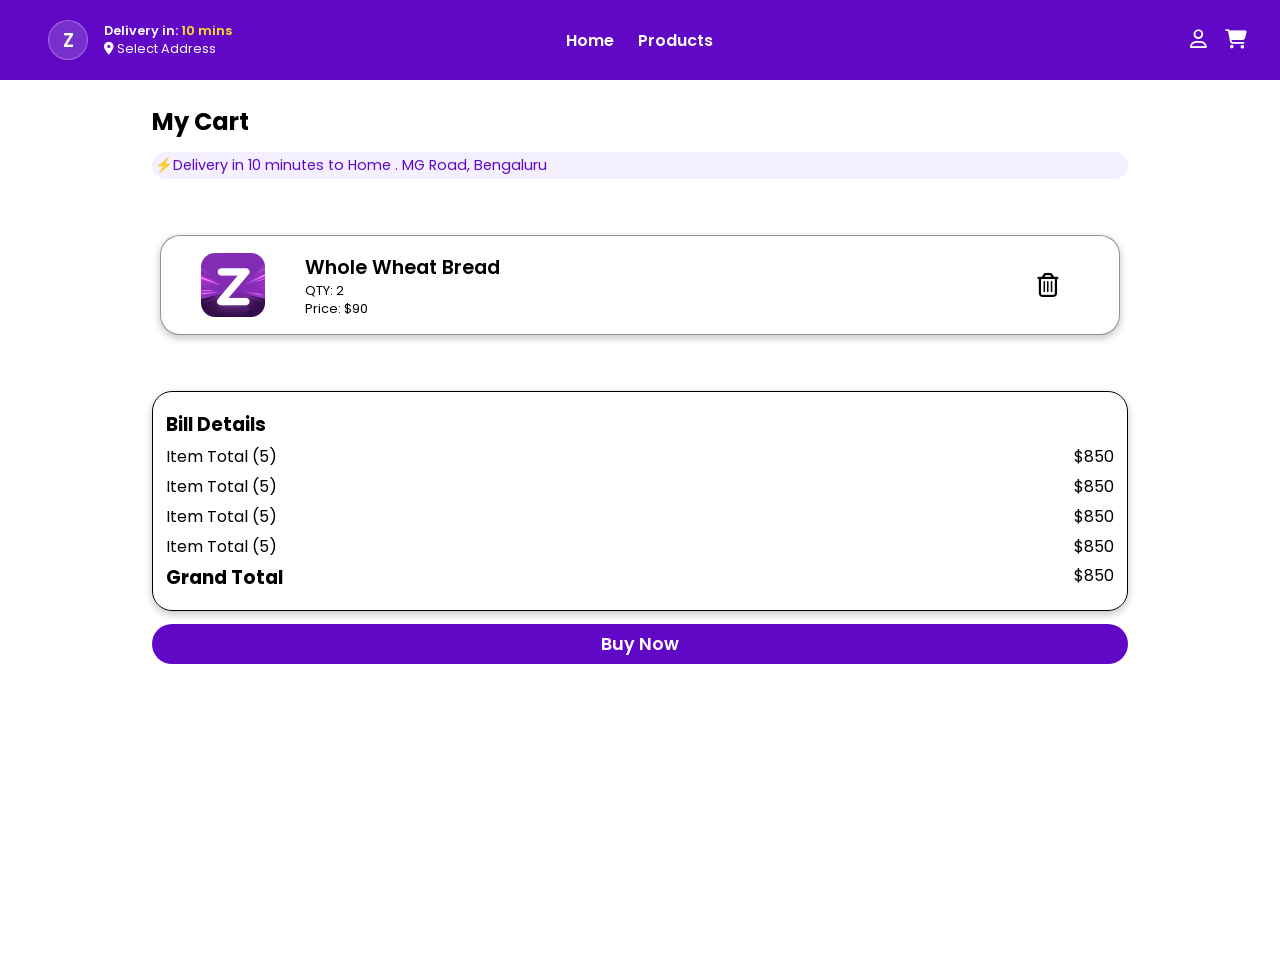
==== cart.html @ 022cc00f "cart_page_design" ====
<!DOCTYPE html>
<html lang="en">

<head>
    <meta charset="UTF-8">
    <meta name="viewport" content="width=device-width, initial-scale=1.0">
    <title>Cart</title>
    <link rel="stylesheet" href="./cart.css">
    <link rel="shortcut icon" href="./Icons/zepto-logo-app-icon.png" type="image/x-icon">
    <link rel="stylesheet" href="https://cdnjs.cloudflare.com/ajax/libs/font-awesome/6.7.2/css/all.min.css"
        integrity="sha512-Evv84Mr4kqVGRNSgIGL/F/aIDqQb7xQ2vcrdIwxfjThSH8CSR7PBEakCr51Ck+w+/U6swU2Im1vVX0SVk9ABhg=="
        crossorigin="anonymous" referrerpolicy="no-referrer" />
</head>

<body>
    <!-- NAVBAR -->
    <nav>
        <section id="nav1">
            <aside id="logo-address">
                <div id="logo">
                    Z
                </div>
                <div id="address">
                    <p>Delivery in: <span>10 mins</span></p>
                    <p id="location">
                        <i class="fa-solid fa-location-dot"></i>
                        Select Address
                    </p>
                </div>
            </aside>

            <aside id="links">
                <a href="./index.html">Home</a>
                <a href="./products.html">Products</a>
            </aside>

            <aside id="user-cart">
                <i class="fa-regular fa-user"></i>
                <i class="fa-solid fa-cart-shopping" onclick="location.assign('./cart.html')"></i>
            </aside>

        </section>
    </nav>

    <!-- SECTION -->
    <main class="cart_containor">
        <section class="cart_container_one">
            <h2>My Cart</h2>
            <p>⚡Delivery in 10 minutes to Home . MG Road, Bengaluru</p>
        </section>
        <section class="cart_container_two">
            <div class="cart_item">
                <aside class="cart_item_one">
                    <img src="./Icons/zepto-logo-app-icon.png" alt="ICON">
                </aside>
                <aside class="cart_item_two">
                    <h2 class="item_title">Whole Wheat Bread</h2>
                    <p class="item_qty">QTY: 2</p>
                    <p class="item_price">Price: $90</p>
                </aside>
                <aside class="cart_item_three">
                    <i class="fa-regular fa-trash-can"></i>
                </aside>
            </div>
        </section>
        <section class="cart_container_three">
            <div class="billing_details">
                <h3>Bill Details</h3>
                <div class="billing_info">
                    <p>Item Total (5)</p>
                    <p>$850</p>
                </div>
                <div class="billing_info">
                    <p>Item Total (5)</p>
                    <p>$850</p>
                </div>
                <div class="billing_info">
                    <p>Item Total (5)</p>
                    <p>$850</p>
                </div>
                <div class="billing_info">
                    <p>Item Total (5)</p>
                    <p>$850</p>
                </div>
                <div class="billing_info">
                    <h3>Grand Total</h3>
                    <p>$850</p>
                </div>
            </div>
            <button id="buyNowBtn">Buy Now</button>
        </section>
    </main>
    <script src="./cart.js"></script>
</body>

</html>
---- cart.css ----
@import url("https://fonts.googleapis.com/css2?family=Poppins:wght@100;200;300;400;500;600;700;800;900&display=swap");

* {
    margin: 0;
    box-sizing: border-box;
    font-family: "Poppins", sans-serif;
}

/* NAVBAR */

nav {
    /* padding: 0rem 15rem; */
    margin: 0 auto;
    height: 5rem;
    width: 100%;
    background-color: rgb(96, 8, 198);
    display: flex;
    flex-direction: column;
    justify-content: center;
    position: sticky;
    top: 0;
    z-index: 100;

}

#nav1 {
    flex-basis: 50%;
    display: flex;
    padding: 0rem 2rem;
}

#logo-address {
    flex-basis: 33.3%;
    display: flex;
    justify-content: flex-start;
    align-items: center;
}

#logo {
    border: 1px solid rgba(255, 255, 255, 0.293);
    height: 40px;
    width: 40px;
    display: flex;
    justify-content: center;
    align-items: center;
    color: #fff;
    font-weight: 600;
    font-size: 1.2rem;
    border-radius: 50%;
    background-color: rgba(226, 228, 235, 0.186);
    margin: 0rem 1rem;
}

#address>p:first-child {
    color: #fff;
    font-weight: 600;
    font-size: 0.8rem;
}

#address>p:first-child>span {
    color: rgb(255, 223, 32);
}

#location {
    color: #fff;
    font-size: 0.8rem;
    font-weight: 400;
    cursor: pointer;
}

#links {
    flex-basis: 33.3%;
    display: flex;
    justify-content: center;
    align-items: center;
    gap: 1.5rem;
}

#links>a {
    color: #fff;
    text-decoration: none;
    font-weight: 600;
}

.active {
    color: rgb(255, 223, 32) !important;
}

#user-cart {
    flex-basis: 33.3%;
    display: flex;
    color: #fff;
    font-size: 1.2rem;
    justify-content: flex-end;
    align-items: center;
    gap: 1.1rem;
}


/* CART CONTAINER */

.cart_containor {
    min-height: 100vh;
    width: 80%;
    margin: 0 auto;

}

.cart_container_one {
    padding: 1.5rem;
    display: flex;
    flex-direction: column;
    gap: 0.8rem;
}

.cart_container_one>h2 {
    font-size: 1.5rem;
}

.cart_container_one>p {
    font-size: 0.9rem;
    font-weight: 400;
    color: rgb(96, 8, 198);
    padding: 0.2rem;
    border-radius: 20px;
    background-color: rgb(244, 240, 255);
}


.cart_container_two {
    padding: 2rem;
    background-color: #fff;

}

.cart_item {
    min-height: 100px;
    border-radius: 20px;
    box-shadow: rgba(0, 0, 0, 0.24) 0px 3px 8px;
    display: flex;
    background-color: white;
    border: 1px solid rgba(0, 0, 0, 0.425);

}

.cart_item_one {
    flex-basis: 15%;
    display: flex;
    justify-content: center;
    align-items: center;
}

.cart_item_one>img {
    height: 5rem;
    width: 5rem;
    /* display: flex;
    justify-content: center;
    align-items: center;
    padding: 0.2rem; */
}

.cart_item_two {
    flex-basis: 70%;
    display: flex;
    flex-direction: column;
    justify-content: center;
    align-items: flex-start;
    /* padding: 0.8rem; */
}

.item_title {
    font-size: 1.2rem;
    font-weight: 600;
}

.item_qty {
    font-weight: 400;
    font-size: 0.8rem;
}

.item_price {
    font-weight: 400;
    font-size: 0.8rem;
}

.cart_item_three {
    flex-basis: 15%;
    display: flex;
    justify-content: center;
    align-items: center;
}

.fa-trash-can {
    font-size: 1.5rem;
}


.cart_container_three {
    padding: 1.5rem;
    display: flex;
    flex-direction: column;
    gap: 0.8rem;
    background-color: #fff;
}

.billing_details {
    border: 1px solid black;
    min-height: 220px;
    border-radius: 20px;
    box-shadow: rgba(0, 0, 0, 0.24) 0px 3px 8px;
    display: flex;
    flex-direction: column;
    justify-content: space-evenly;
    padding: 0.8rem;
}

.billing_info {
    display: flex;
    justify-content: space-between;
}

#buyNowBtn {
    height: 2.5rem;
    width: 100%;
    border-radius: 20px;
    background-color: rgb(96, 8, 198);
    color: white;
    font-weight: 600;
    border: none;
    font-size: 1.1rem;
}
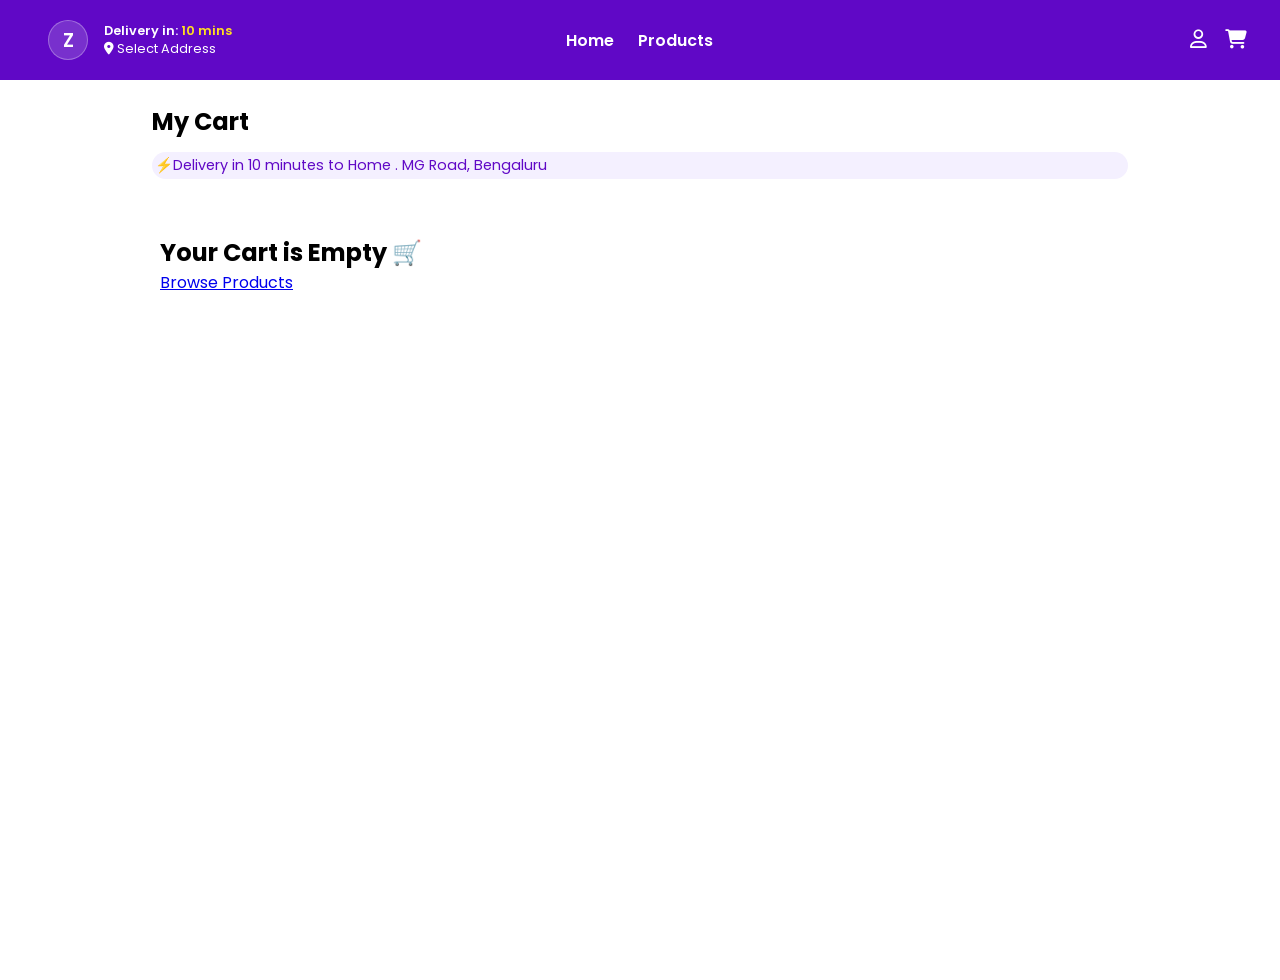
==== commit 012ab385: "Order_Functionality" ====
--- a/cart.html
+++ b/cart.html
@@ -48,21 +48,7 @@
             <h2>My Cart</h2>
             <p>⚡Delivery in 10 minutes to Home . MG Road, Bengaluru</p>
         </section>
-        <section class="cart_container_two">
-            <div class="cart_item">
-                <aside class="cart_item_one">
-                    <img src="./Icons/zepto-logo-app-icon.png" alt="ICON">
-                </aside>
-                <aside class="cart_item_two">
-                    <h2 class="item_title">Whole Wheat Bread</h2>
-                    <p class="item_qty">QTY: 2</p>
-                    <p class="item_price">Price: $90</p>
-                </aside>
-                <aside class="cart_item_three">
-                    <i class="fa-regular fa-trash-can"></i>
-                </aside>
-            </div>
-        </section>
+        <section class="cart_container_two"></section>
         <section class="cart_container_three">
             <div class="billing_details">
                 <h3>Bill Details</h3>
@@ -71,15 +57,15 @@
                     <p>$850</p>
                 </div>
                 <div class="billing_info">
-                    <p>Item Total (5)</p>
+                    <p>Delivery Charges</p>
                     <p>$850</p>
                 </div>
                 <div class="billing_info">
-                    <p>Item Total (5)</p>
+                    <p>Platform Fee</p>
                     <p>$850</p>
                 </div>
                 <div class="billing_info">
-                    <p>Item Total (5)</p>
+                    <p>Discount</p>
                     <p>$850</p>
                 </div>
                 <div class="billing_info">
@@ -91,6 +77,7 @@
         </section>
     </main>
     <script src="./cart.js"></script>
+    <script src="./order.js"></script>
 </body>
 
 </html>
--- a/cart.css
+++ b/cart.css
@@ -103,6 +103,7 @@
     min-height: 100vh;
     width: 80%;
     margin: 0 auto;
+    
 
 }
 
@@ -140,7 +141,7 @@
     display: flex;
     background-color: white;
     border: 1px solid rgba(0, 0, 0, 0.425);
-
+    margin: 10px 0px;
 }
 
 .cart_item_one {
